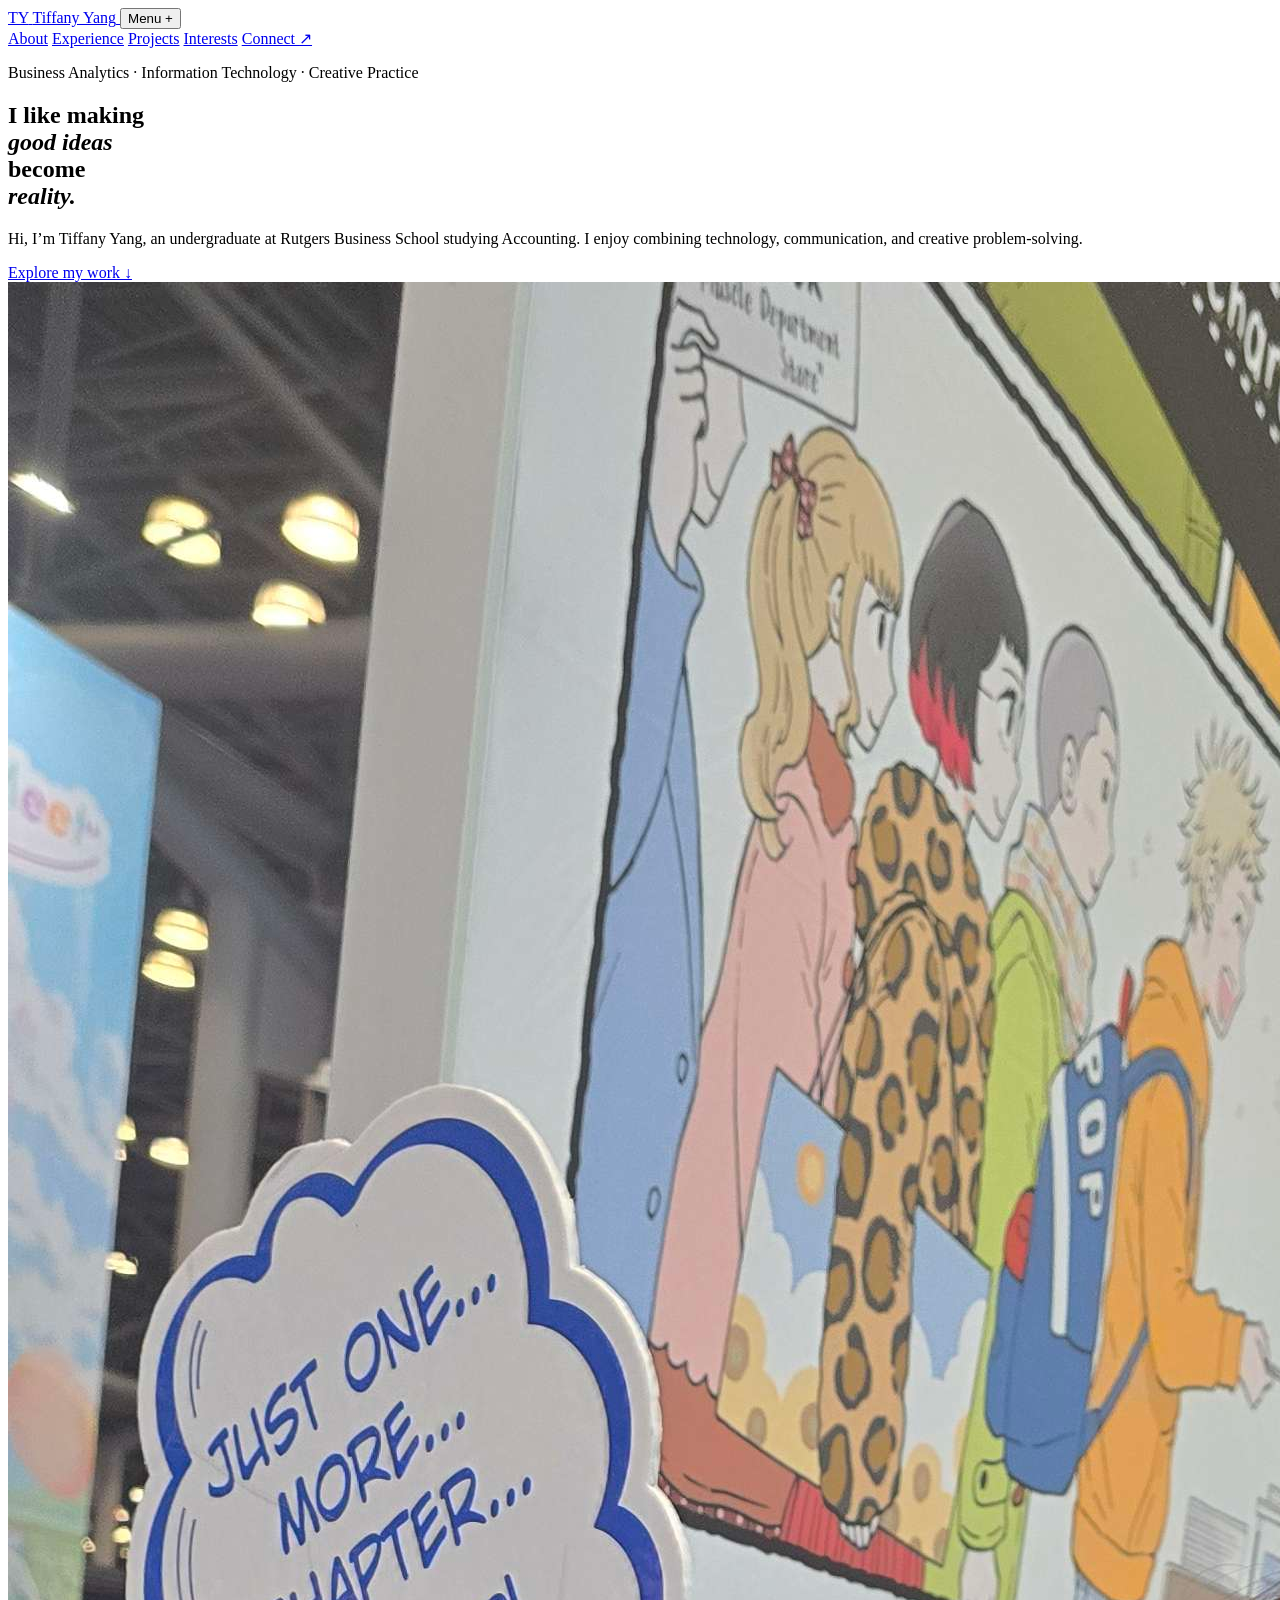
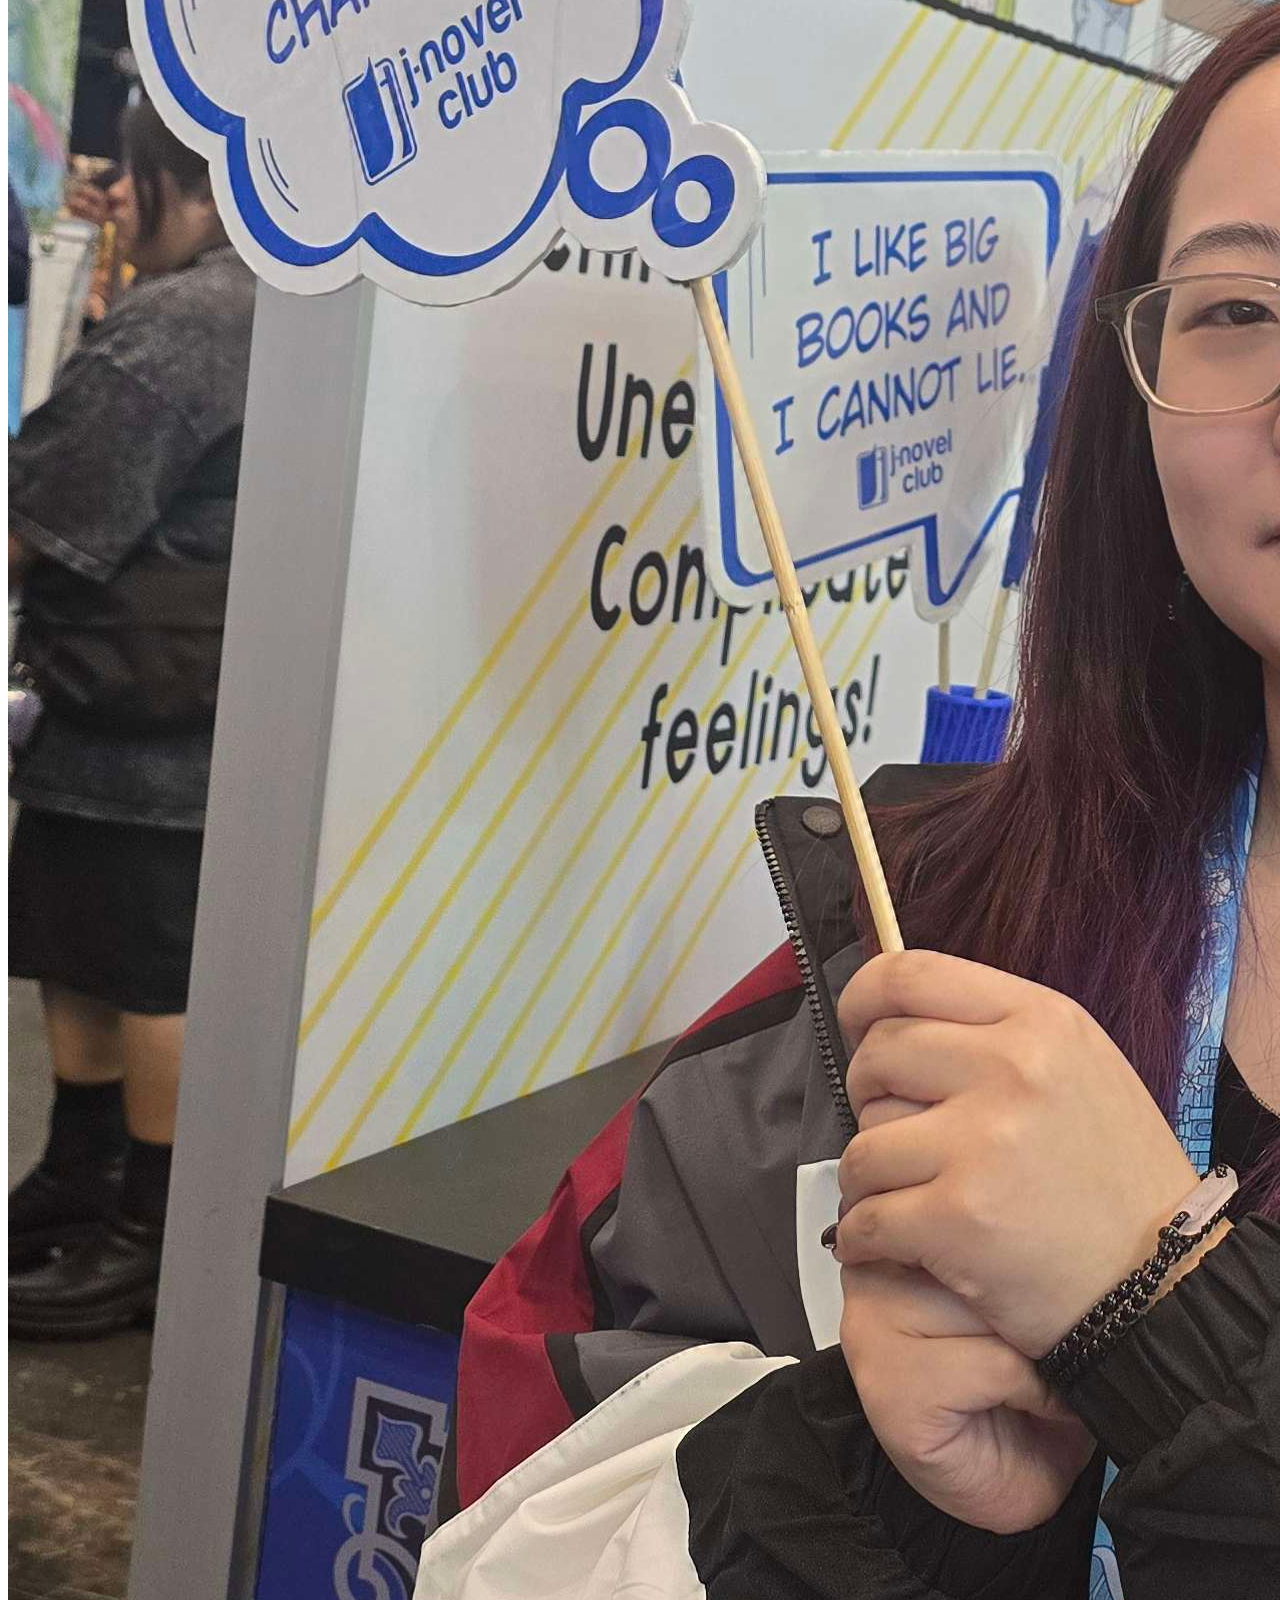
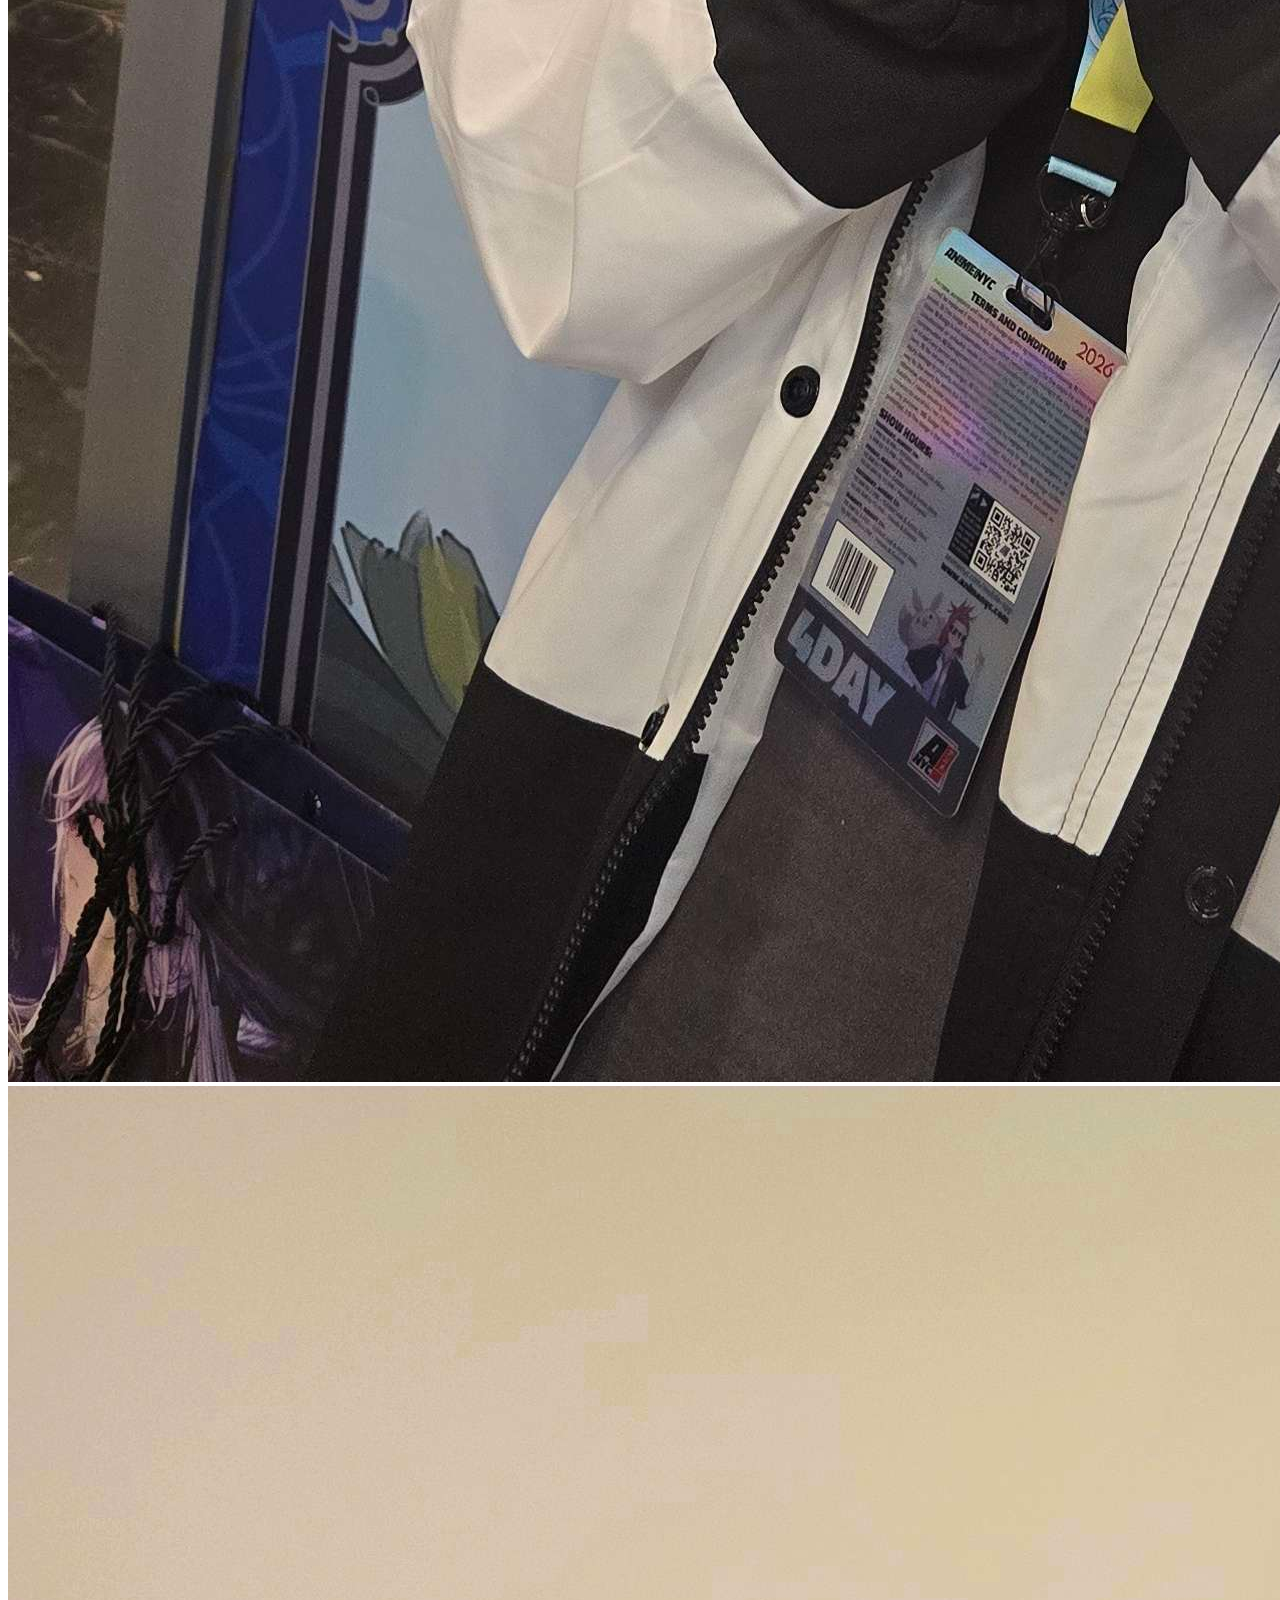
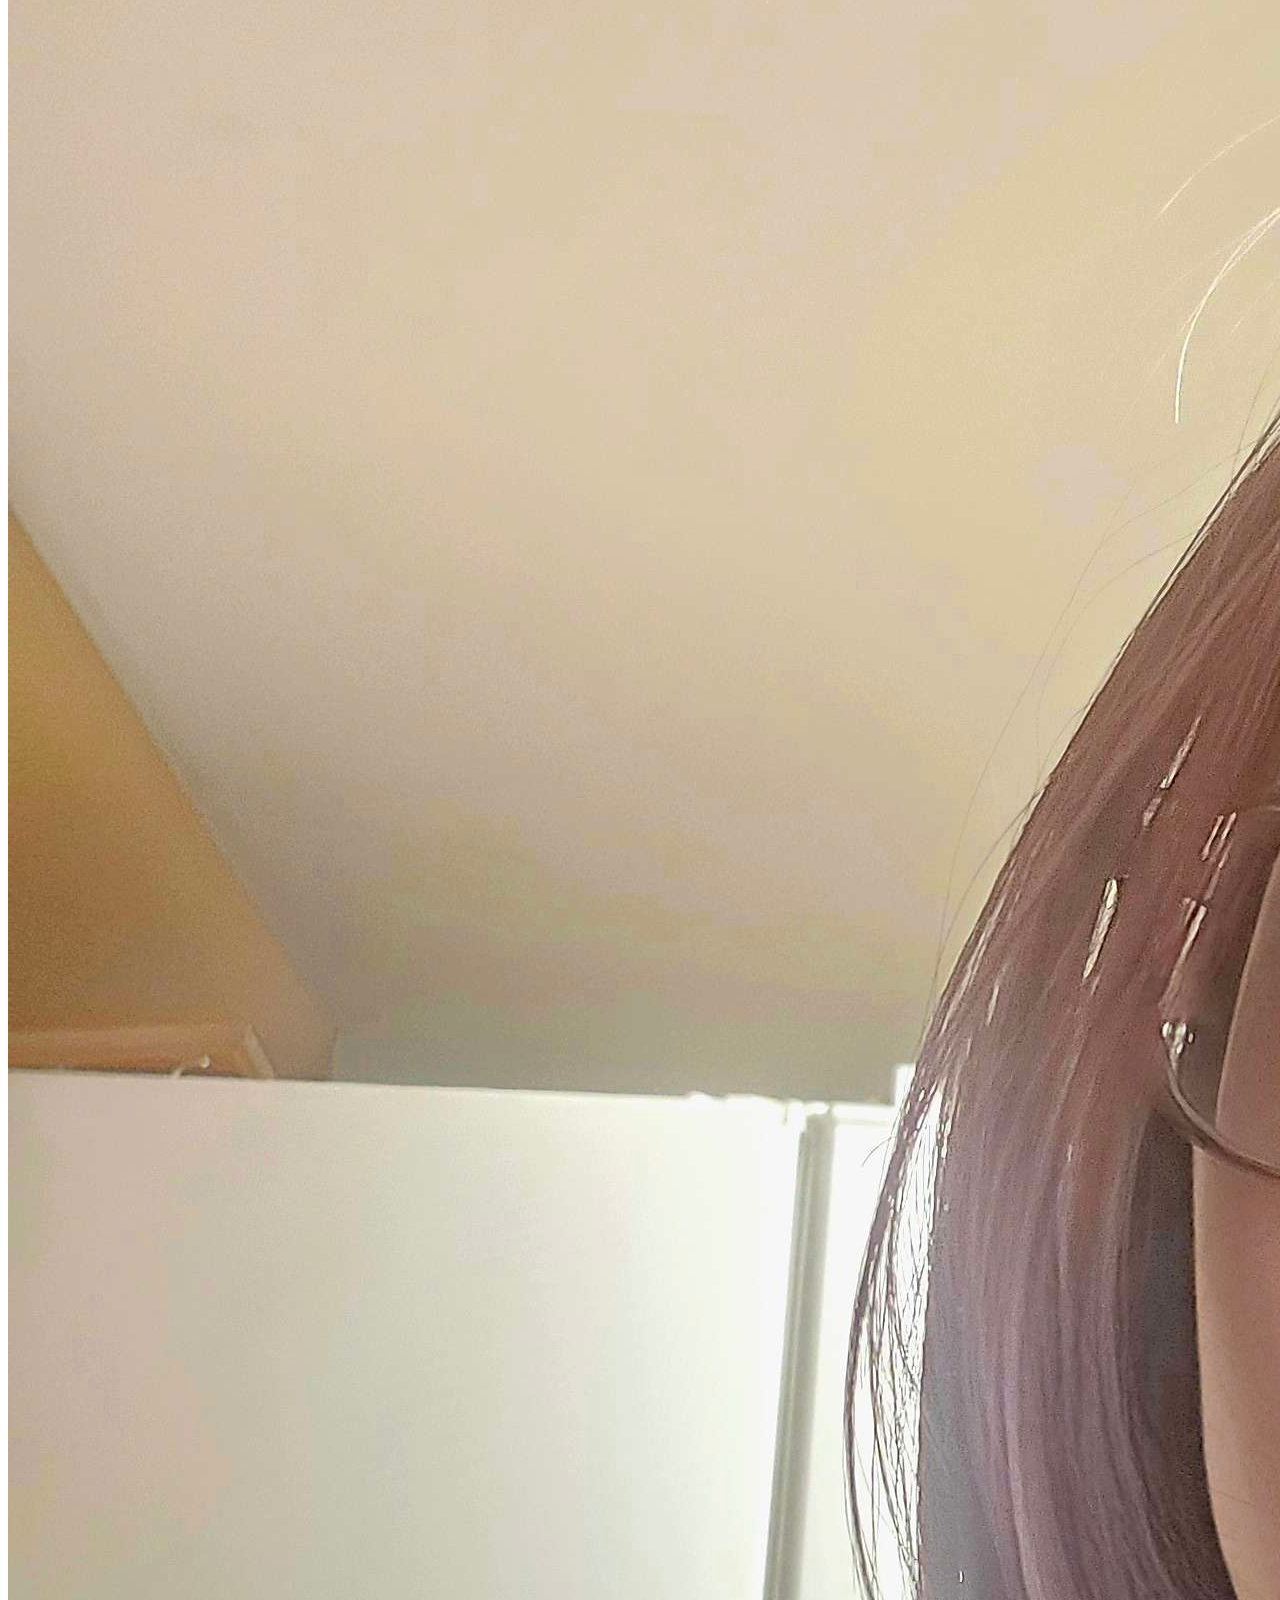
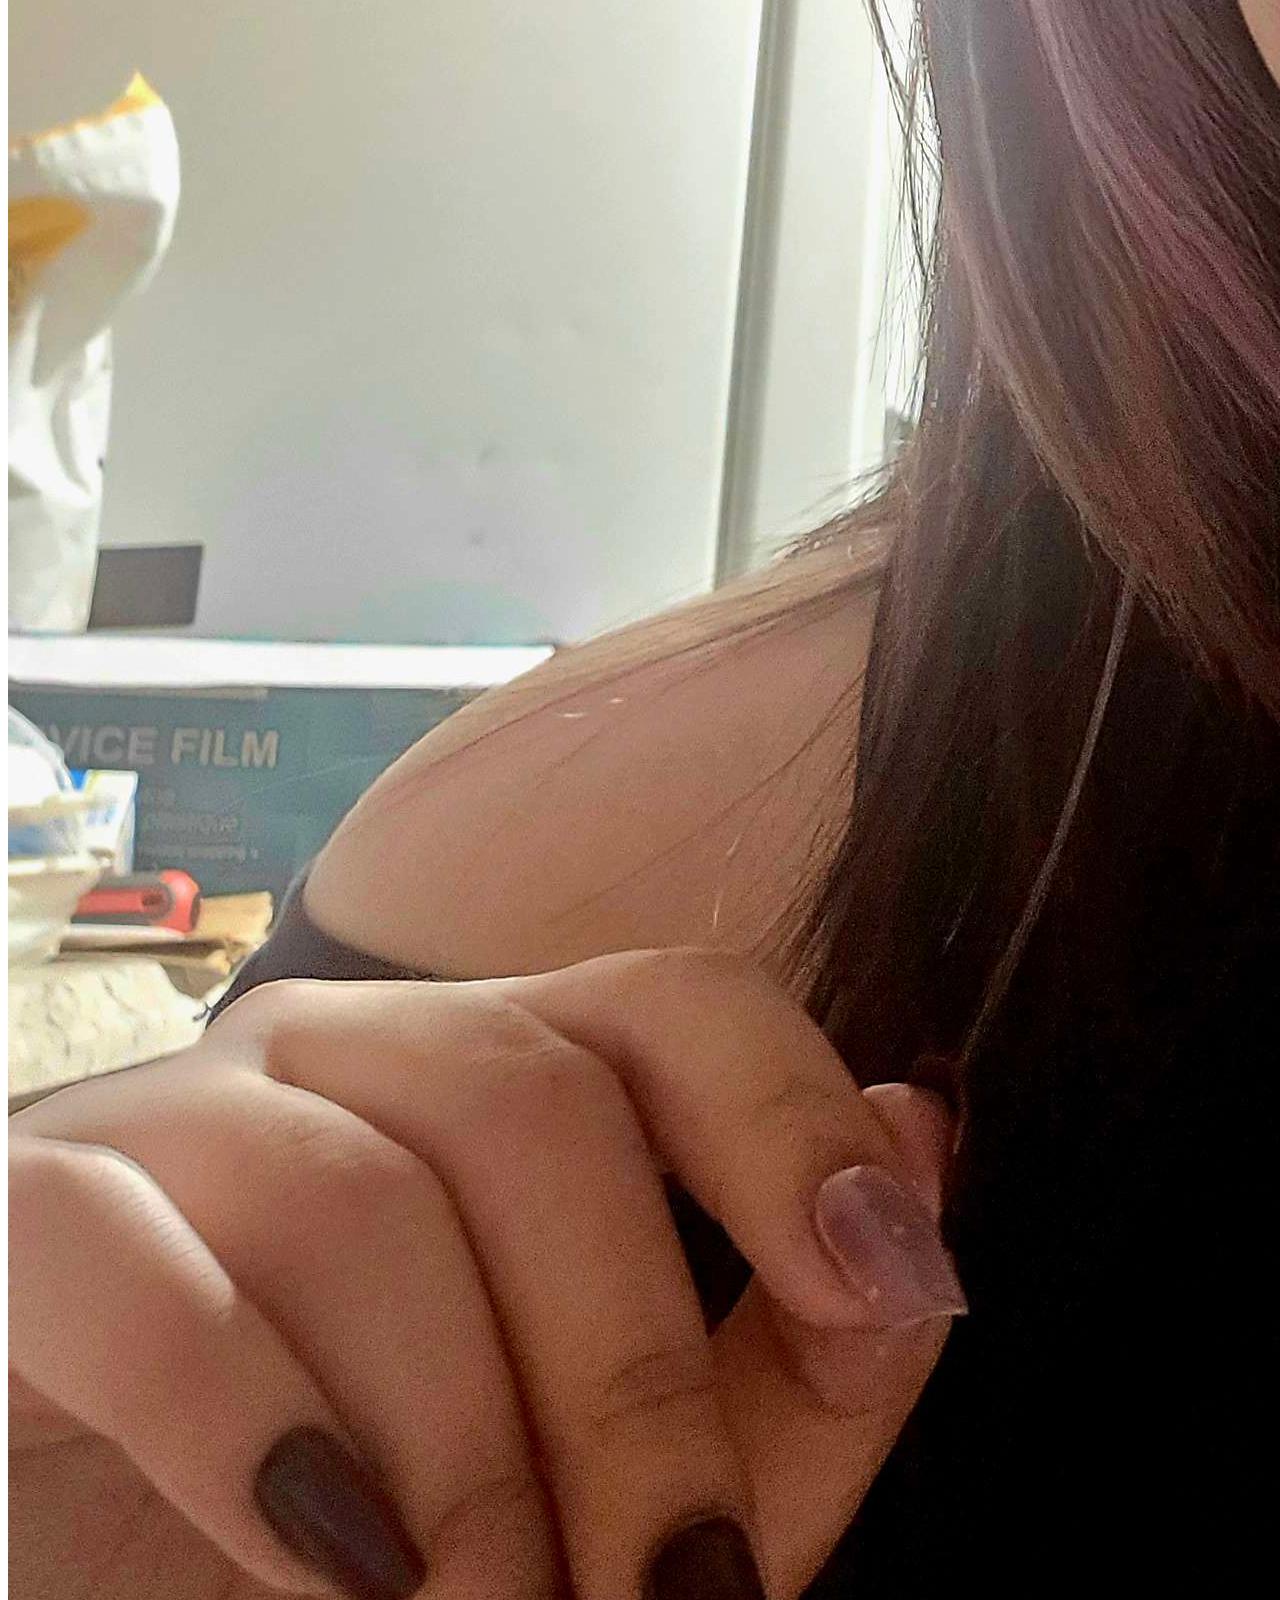
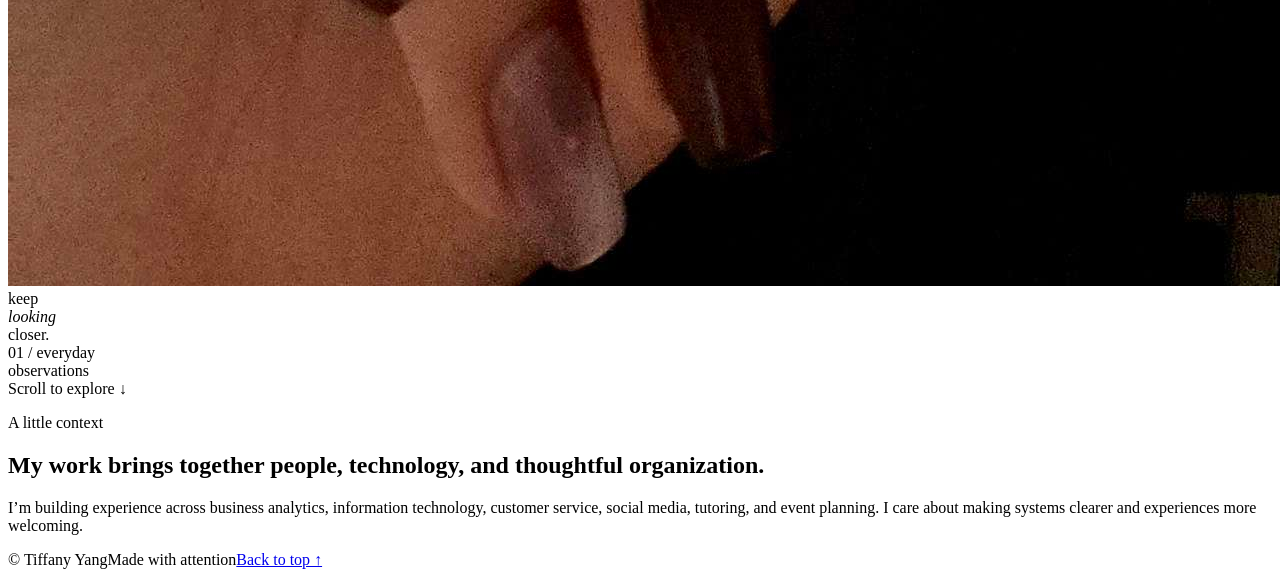
==== index.html @ 7fb38d3e "." ====
<!doctype html>
<html lang="en">
<head>
  <meta charset="UTF-8" />
  <meta name="viewport" content="width=device-width, initial-scale=1.0" />
  <meta name="description" content="Tiffany Yang" />
  <title>Tiffany Yang</title>
  <link rel="preconnect" href="https://fonts.googleapis.com" />
  <link rel="preconnect" href="https://fonts.gstatic.com" crossorigin />
  <link href="https://fonts.googleapis.com/css2?family=DM+Mono:wght@400;500&family=Manrope:wght@400;500;600;700;800&family=Playfair+Display:ital,wght@0,600;1,600&display=swap" rel="stylesheet" />
  <link rel="stylesheet" href="styles.css" />
</head>
<body>
  <div class="site-shell">
    <header class="site-header">
      <a class="brand" href="#home" aria-label="Tiffany Yang home">
        <span class="brand-mark">TY</span>
        <span class="brand-name">Tiffany Yang</span>
      </a>
      <button class="menu-toggle" type="button" aria-expanded="false" aria-controls="site-nav">Menu <span>+</span></button>
      <nav id="site-nav" class="site-nav" aria-label="Main navigation">
        <a href="#about">About</a>
        <a href="experience.html">Experience</a>
        <a href="projects.html">Projects</a>
        <a href="interests.html">Interests</a>
        <a href="connect.html">Connect <span class="arrow">↗</span></a>
      </nav>
    </header>

    <main>
      <section id="home" class="hero section-pad">
        <div class="hero-copy reveal">
          <p class="eyebrow">Business Analytics · Information Technology · Creative Practice</p>
          <h1>I like making<br /> <em>good ideas </em><br /> become <br /><em>reality.</em></h1>
          <p class="hero-intro">Hi, I’m Tiffany Yang, an undergraduate at Rutgers Business School studying Accounting. I enjoy combining technology, communication, and creative problem-solving.</p>
          <a class="text-link" href="projects.html">Explore my work <span>↓</span></a>
        </div>
        <div class="hero-art reveal reveal-delay" aria-label="A collage of creative work and everyday details">
          <div class="photo photo-main"><img src="images/20260821_113659.jpg" alt="Selfie" /></div>
          <div class="photo photo-small"><img src="images/20260812_200945.jpg" alt="At ANYC" /></div>
          <div class="shape-sticker">keep<br /><i>looking</i><br />closer.</div>
          <span class="art-note">01 / everyday<br />observations</span>
        </div>
        <div class="hero-footer"><span></span><span class="scroll-cue">Scroll to explore <b>↓</b></span><span></span></div>
      </section>

      <section id="about" class="statement section-pad reveal">
        <p class="eyebrow">A little context</p>
        <div class="statement-grid">
          <h2>My work brings together <span>people, technology,</span> and thoughtful organization.</h2>
          <p>I’m building experience across business analytics, information technology, customer service, social media, tutoring, and event planning. I care about making systems clearer and experiences more welcoming.</p>
        </div>
      </section>
    </main>

    <footer class="site-footer"><span>© <span id="year"></span> Tiffany Yang</span><span>Made with attention</span><a href="#home">Back to top ↑</a></footer>
  </div>
  <script src="script.js"></script>
</body>
</html>
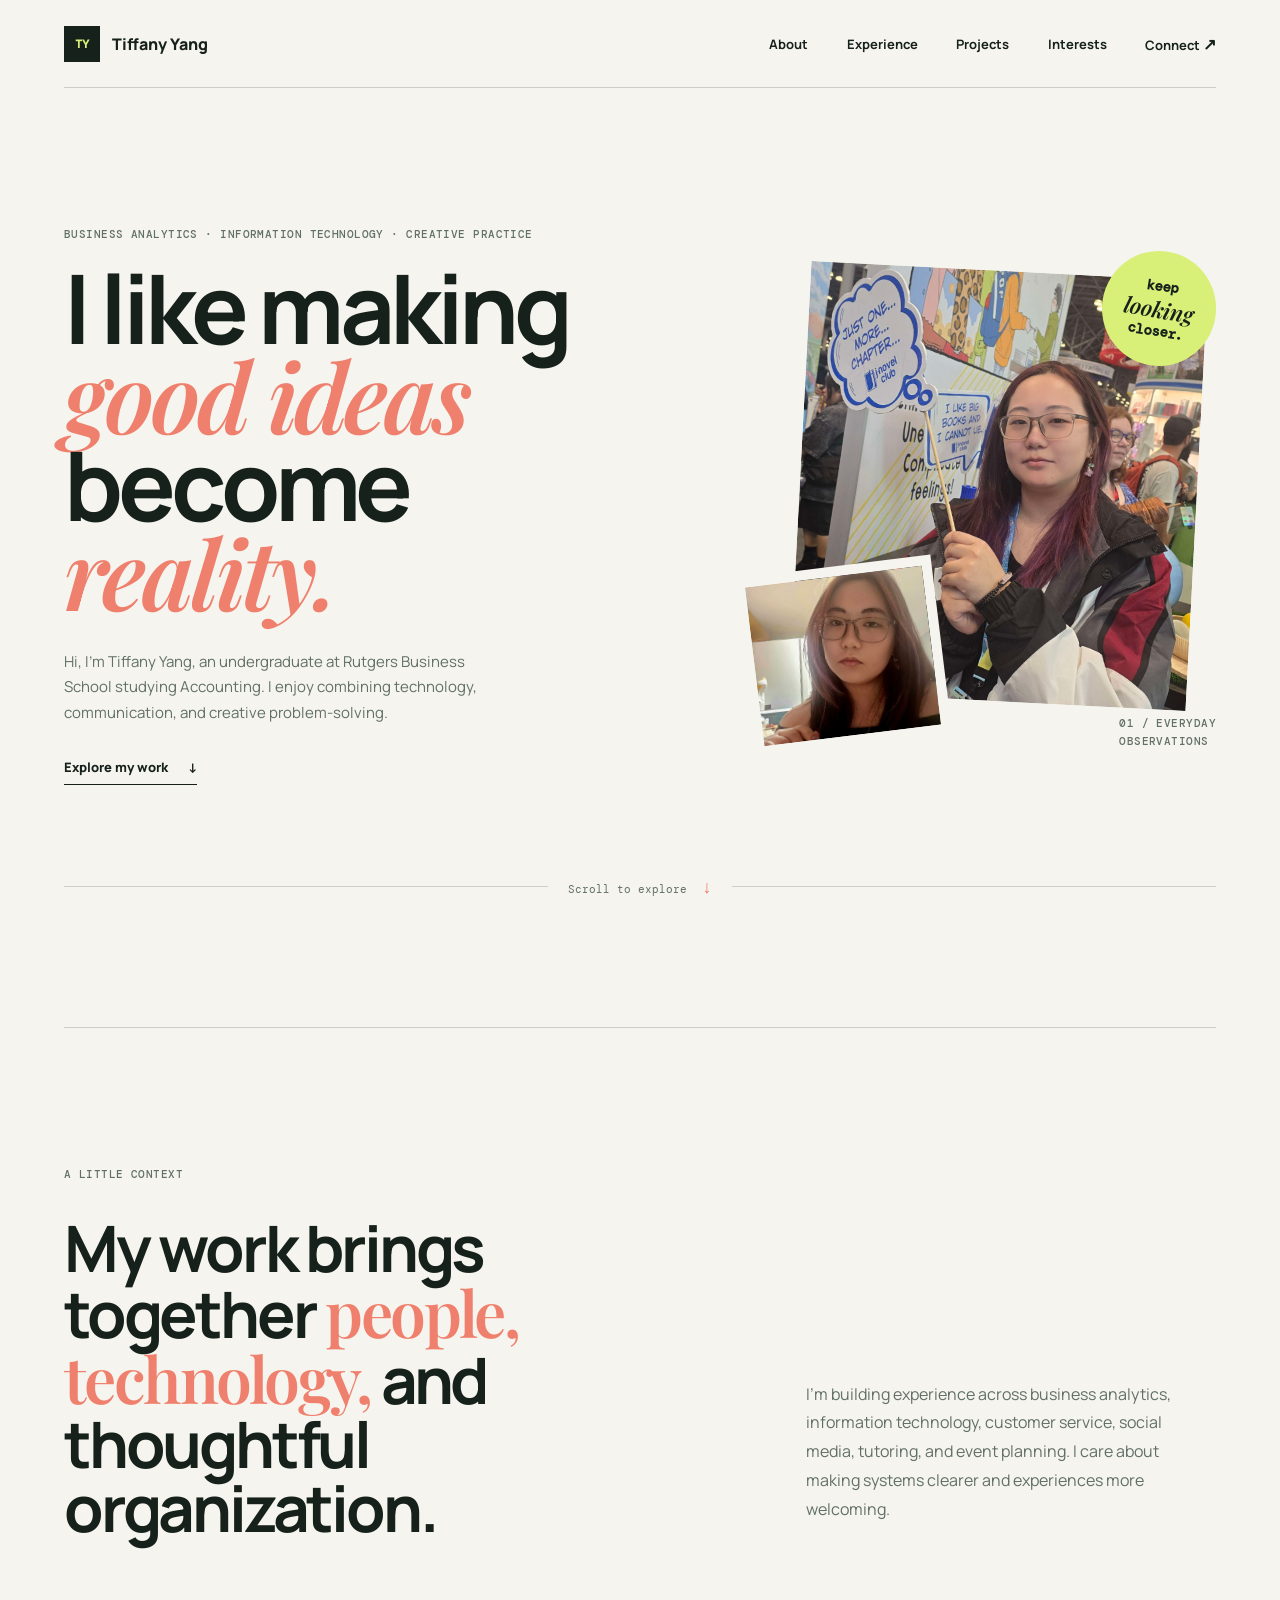
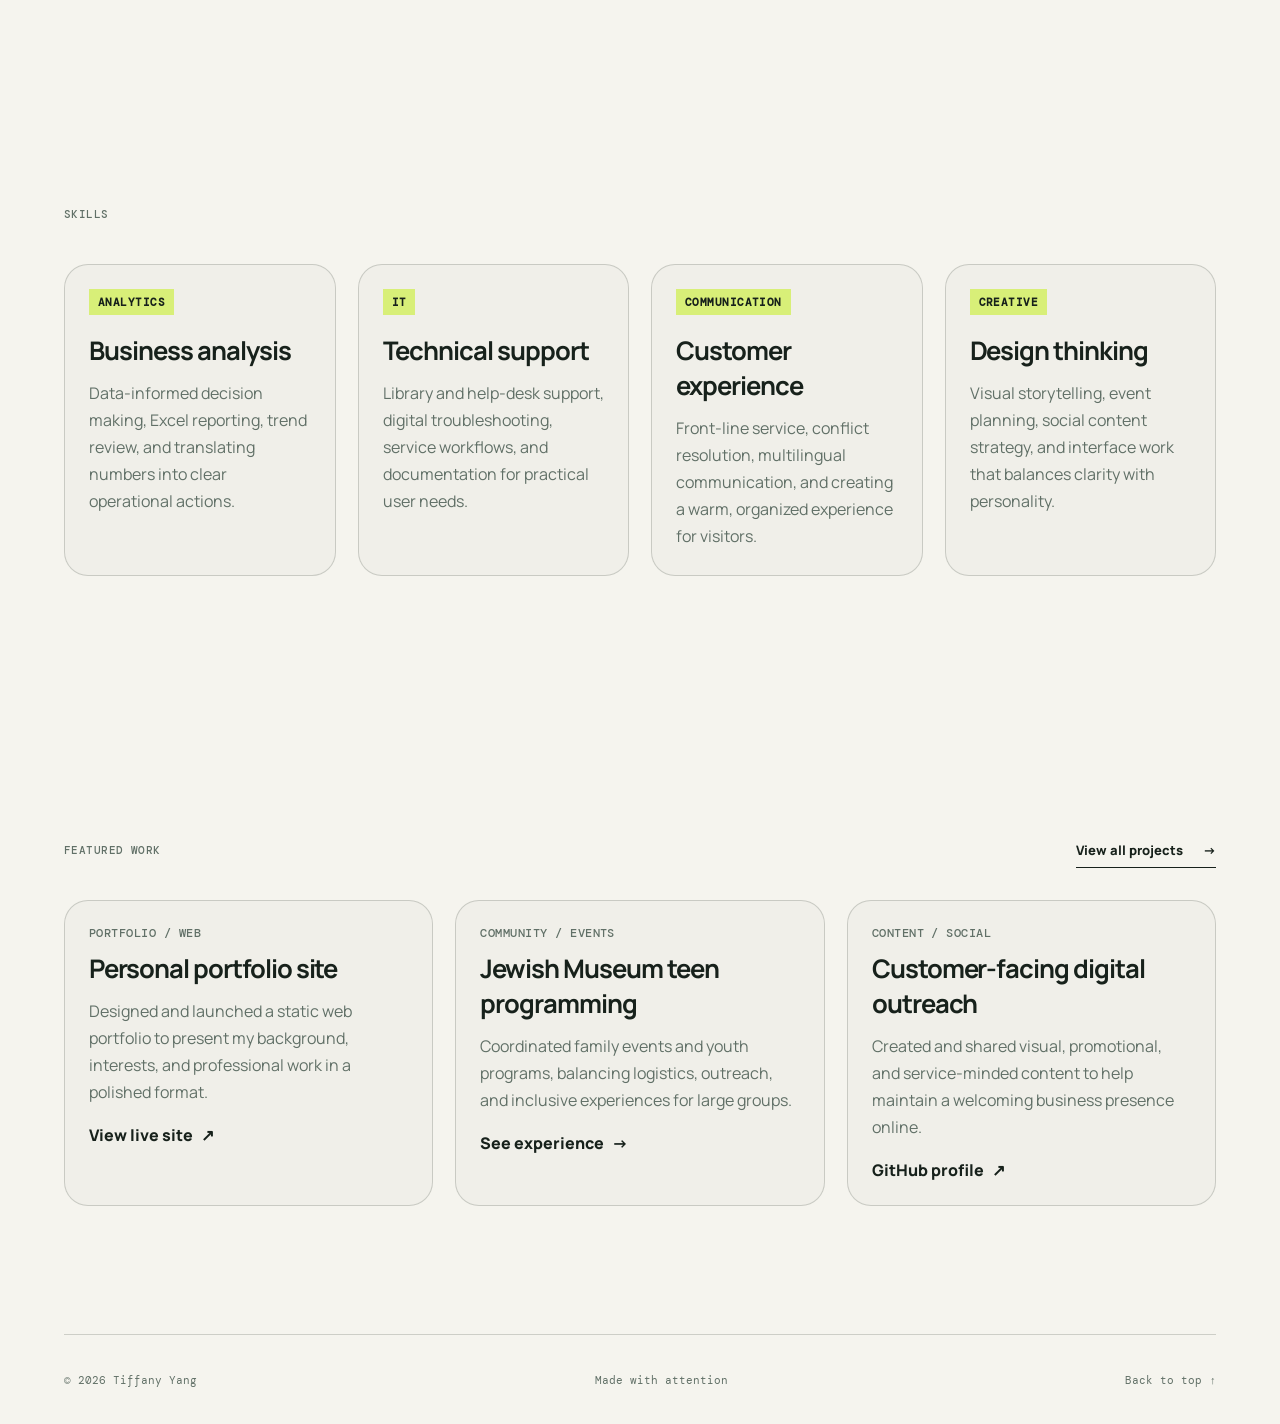
==== commit d8917072: "a" ====
--- a/index.html
+++ b/index.html
@@ -11,7 +11,7 @@
   <link rel="stylesheet" href="styles.css" />
 </head>
 <body>
-  <div class="site-shell">
+  <div class="site-shell" id="top">
     <header class="site-header">
       <a class="brand" href="#home" aria-label="Tiffany Yang home">
         <span class="brand-mark">TY</span>
@@ -51,6 +51,61 @@
           <p>I’m building experience across business analytics, information technology, customer service, social media, tutoring, and event planning. I care about making systems clearer and experiences more welcoming.</p>
         </div>
       </section>
+
+      <section class="section-pad reveal" aria-labelledby="skills-heading">
+        <div class="section-header">
+          <p class="eyebrow">Skills</p>
+        </div>
+        <div class="skills-grid" id="skills-heading">
+          <article class="skill-card">
+            <span class="skill-pill">Analytics</span>
+            <h3>Business analysis</h3>
+            <p>Data-informed decision making, Excel reporting, trend review, and translating numbers into clear operational actions.</p>
+          </article>
+          <article class="skill-card">
+            <span class="skill-pill">IT</span>
+            <h3>Technical support</h3>
+            <p>Library and help-desk support, digital troubleshooting, service workflows, and documentation for practical user needs.</p>
+          </article>
+          <article class="skill-card">
+            <span class="skill-pill">Communication</span>
+            <h3>Customer experience</h3>
+            <p>Front-line service, conflict resolution, multilingual communication, and creating a warm, organized experience for visitors.</p>
+          </article>
+          <article class="skill-card">
+            <span class="skill-pill">Creative</span>
+            <h3>Design thinking</h3>
+            <p>Visual storytelling, event planning, social content strategy, and interface work that balances clarity with personality.</p>
+          </article>
+        </div>
+      </section>
+
+      <section class="section-pad reveal" aria-labelledby="featured-projects-heading">
+        <div class="section-header">
+          <p class="eyebrow">Featured work</p>
+          <a class="text-link" href="projects.html">View all projects <span>→</span></a>
+        </div>
+        <div class="project-list" id="featured-projects-heading">
+          <article class="project-card">
+            <span class="meta">Portfolio / Web</span>
+            <h3>Personal portfolio site</h3>
+            <p>Designed and launched a static web portfolio to present my background, interests, and professional work in a polished format.</p>
+            <a href="https://tiffanyyang434.github.io/tyang/" target="_blank" rel="noreferrer">View live site <span>↗</span></a>
+          </article>
+          <article class="project-card">
+            <span class="meta">Community / Events</span>
+            <h3>Jewish Museum teen programming</h3>
+            <p>Coordinated family events and youth programs, balancing logistics, outreach, and inclusive experiences for large groups.</p>
+            <a href="experience.html">See experience <span>→</span></a>
+          </article>
+          <article class="project-card">
+            <span class="meta">Content / Social</span>
+            <h3>Customer-facing digital outreach</h3>
+            <p>Created and shared visual, promotional, and service-minded content to help maintain a welcoming business presence online.</p>
+            <a href="https://github.com/tiffanyyang434/tyang" target="_blank" rel="noreferrer">GitHub profile <span>↗</span></a>
+          </article>
+        </div>
+      </section>
     </main>
 
     <footer class="site-footer"><span>© <span id="year"></span> Tiffany Yang</span><span>Made with attention</span><a href="#home">Back to top ↑</a></footer>
--- a/styles.css
+++ b/styles.css
@@ -0,0 +1,93 @@
+@import url('https://fonts.googleapis.com/css2?family=DM+Mono:wght@400;500&family=Manrope:wght@400;500;600;700;800&family=Playfair+Display:ital,wght@0,600;1,600&display=swap');
+
+:root {
+  --ink: #17211b;
+  --muted: #617067;
+  --paper: #f5f4ee;
+  --lime: #d8ef78;
+  --coral: #ef806d;
+  --line: rgba(23, 33, 27, .18);
+  --display: 'Playfair Display', Georgia, serif;
+  --body: 'Manrope', sans-serif;
+  --mono: 'DM Mono', monospace;
+}
+
+* { box-sizing: border-box; }
+html { scroll-behavior: smooth; }
+body { margin: 0; color: var(--ink); background: var(--paper); font-family: var(--body); }
+a { color: inherit; text-decoration: none; }
+.site-shell { max-width: 1440px; margin: 0 auto; padding: 0 5vw; overflow: hidden; }
+.site-header { min-height: 88px; display: flex; align-items: center; justify-content: space-between; border-bottom: 1px solid var(--line); }
+.brand, .site-nav, .site-footer { display: flex; align-items: center; }
+.brand { gap: 12px; font-weight: 800; }
+.brand-mark { display: grid; place-items: center; width: 36px; height: 36px; background: var(--ink); color: var(--lime); font-family: var(--mono); font-size: 12px; }
+.site-nav { gap: clamp(16px, 3vw, 44px); font-size: 13px; font-weight: 700; }
+.site-nav a, .text-link { transition: color .2s ease; }
+.site-nav a:hover, .text-link:hover { color: var(--coral); }
+.arrow { font-size: 16px; }
+.menu-toggle { display: none; border: 0; background: none; color: var(--ink); font: 700 13px var(--body); }
+.menu-toggle span { font-size: 18px; margin-left: 4px; }
+.section-pad { padding: clamp(64px, 10vw, 150px) 0; }
+.hero { min-height: calc(100vh - 88px); display: grid; grid-template-columns: minmax(0, 1fr) minmax(300px, .8fr); gap: 7vw; align-items: center; position: relative; }
+.eyebrow, .art-note { color: var(--muted); font: 500 11px var(--mono); letter-spacing: .04em; text-transform: uppercase; }
+h1 { max-width: 690px; margin: 24px 0; font-size: clamp(50px, 7.5vw, 112px); line-height: .9; letter-spacing: -.05em; }
+h1 em, .statement h2 span { color: var(--coral); font-family: var(--display); font-weight: 600; letter-spacing: -.04em; }
+.hero-intro { max-width: 450px; margin: 30px 0; color: var(--muted); line-height: 1.7; font-size: 15px; }
+.text-link { display: inline-flex; gap: 20px; border-bottom: 1px solid var(--ink); padding-bottom: 8px; font-weight: 800; font-size: 13px; }
+.hero-art { min-height: 500px; position: relative; }
+.photo { position: absolute; overflow: hidden; background: #dedbd0; }
+.photo img { display: block; width: 100%; height: 100%; object-fit: cover; }
+.photo-main { inset: 4% 4% 10% 12%; transform: rotate(3deg); }
+.photo-small { width: 42%; height: 36%; bottom: 1%; left: 0; border: 10px solid var(--paper); transform: rotate(-7deg); }
+.shape-sticker { position: absolute; top: 0; right: 0; padding: 28px 22px; background: var(--lime); border-radius: 50%; text-align: center; font: 700 14px/1.05 var(--mono); transform: rotate(9deg); }
+.shape-sticker i { font: italic 600 22px var(--display); }
+.art-note { position: absolute; right: 0; bottom: 0; line-height: 1.6; }
+.hero-footer { grid-column: 1 / -1; display: grid; grid-template-columns: 1fr auto 1fr; align-items: center; gap: 20px; color: var(--muted); font: 11px var(--mono); }
+.hero-footer > span:first-child, .hero-footer > span:last-child { height: 1px; background: var(--line); }
+.scroll-cue b { color: var(--coral); font-size: 18px; margin-left: 8px; }
+.statement { border-top: 1px solid var(--line); }
+.statement-grid { display: grid; grid-template-columns: 1.2fr .8fr; gap: 10vw; align-items: end; }
+.statement h2 { max-width: 720px; margin: 24px 0 0; font-size: clamp(32px, 5vw, 68px); line-height: 1; letter-spacing: -.05em; }
+.statement-grid > p { max-width: 370px; color: var(--muted); line-height: 1.8; }
+.experience-list { margin-top: 72px; border-top: 1px solid var(--line); }
+.experience-item { display: grid; grid-template-columns: 220px minmax(0, 1fr); gap: 28px; padding: 30px 0; border-bottom: 1px solid var(--line); }
+.experience-meta { color: var(--muted); font: 500 12px var(--mono); letter-spacing: .04em; text-transform: uppercase; }
+.experience-tag { display: inline-block; margin-bottom: 16px; padding: 6px 9px; background: var(--lime); font: 700 11px var(--mono); letter-spacing: .04em; text-transform: uppercase; }
+.experience-body h2 { margin: 0 0 12px; font-size: clamp(24px, 3vw, 38px); line-height: 1.1; letter-spacing: -.04em; }
+.experience-body p { margin: 0 0 12px; color: var(--muted); line-height: 1.7; max-width: 720px; }
+.experience-body ul { margin: 0; padding-left: 18px; color: var(--muted); line-height: 1.8; }
+.section-header { display: flex; align-items: end; justify-content: space-between; gap: 24px; margin-bottom: 32px; }
+.skills-grid, .project-list { display: grid; gap: 22px; }
+.skills-grid { grid-template-columns: repeat(4, minmax(0, 1fr)); }
+.project-list { grid-template-columns: repeat(3, minmax(0, 1fr)); }
+.skill-card, .project-card { background: rgba(23, 33, 27, 0.02); border: 1px solid var(--line); border-radius: 24px; padding: 24px; }
+.skill-card h3, .project-card h3 { margin: 0 0 12px; font-size: clamp(22px, 2vw, 30px); letter-spacing: -.04em; }
+.skill-card p, .project-card p { margin: 0; color: var(--muted); line-height: 1.7; }
+.skill-pill { display: inline-block; margin-bottom: 18px; padding: 6px 9px; background: var(--lime); font: 700 11px var(--mono); letter-spacing: .04em; text-transform: uppercase; }
+.project-card .meta { display: block; margin-bottom: 10px; color: var(--muted); font: 500 12px var(--mono); letter-spacing: .04em; text-transform: uppercase; }
+.project-card a, .contact-list a { display: inline-flex; align-items: center; gap: 8px; margin-top: 18px; font-weight: 800; }
+.contact-list { display: grid; gap: 16px; }
+.site-footer { justify-content: space-between; gap: 20px; min-height: 90px; border-top: 1px solid var(--line); color: var(--muted); font: 11px var(--mono); }
+.reveal { opacity: 0; transform: translateY(20px); animation: rise .8s ease forwards; }
+.reveal-delay { animation-delay: .18s; }
+@keyframes rise { to { opacity: 1; transform: translateY(0); } }
+
+@media (max-width: 700px) {
+  .site-header { min-height: 72px; }
+  .site-nav { display: none; position: absolute; z-index: 5; top: 72px; left: 0; right: 0; flex-direction: column; align-items: stretch; gap: 0; padding: 8px 5vw 18px; background: var(--paper); border-bottom: 1px solid var(--line); }
+  .site-nav.is-open { display: flex; }
+  .site-nav a { padding: 13px 0; }
+  .menu-toggle { display: block; cursor: pointer; }
+  .hero { display: block; min-height: 0; }
+  .hero-art { min-height: 390px; margin-top: 55px; }
+  .hero-footer { margin-top: 35px; }
+  .statement-grid { display: block; }
+  .statement-grid > p { margin-top: 32px; }
+  .experience-item { grid-template-columns: 1fr; gap: 12px; }
+  .site-footer { flex-wrap: wrap; padding: 25px 0; }
+}
+
+@media (prefers-reduced-motion: reduce) {
+  html { scroll-behavior: auto; }
+  .reveal { animation: none; opacity: 1; transform: none; }
+}
